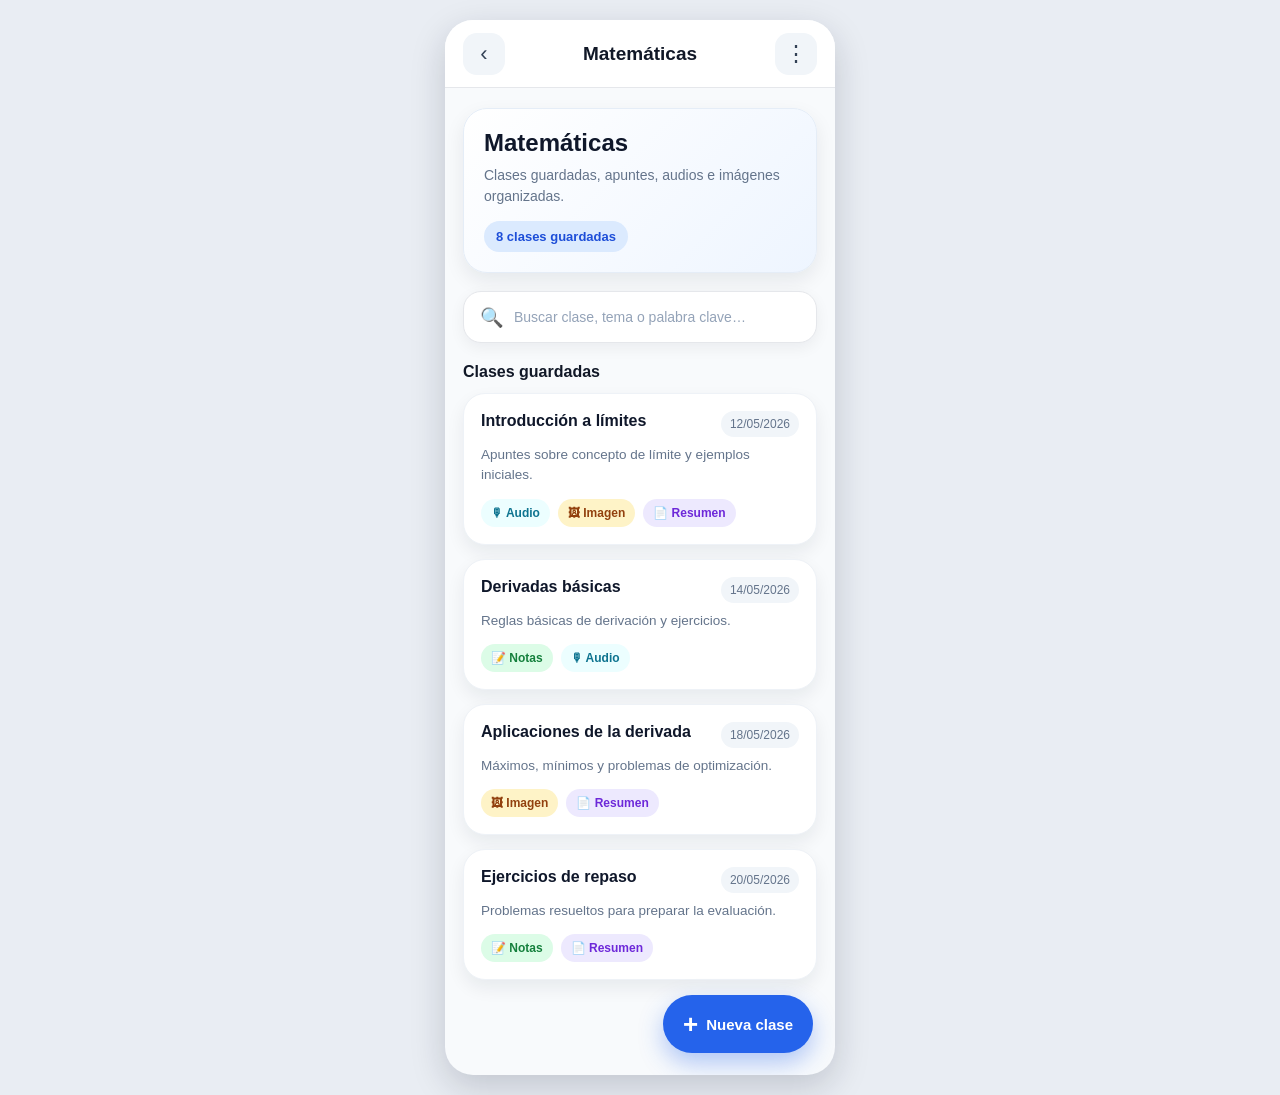
==== contenidomateria.html @ 8ebbaa59 "Add files via upload" ====
<!DOCTYPE html>
<html lang="es">
<head>
  <meta charset="UTF-8" />
  <meta name="viewport" content="width=device-width, initial-scale=1.0" />
  <title>MisApuntes - Detalle de materia</title>

  <style>
    * {
      box-sizing: border-box;
      margin: 0;
      padding: 0;
    }

    body {
      min-height: 100vh;
      background: #e9edf3;
      font-family: Arial, Helvetica, sans-serif;
      display: flex;
      justify-content: center;
      align-items: flex-start;
      padding: 20px 0;
      color: #1f2937;
    }

    .phone {
      width: 390px;
      min-height: 780px;
      background: #f8fafc;
      border-radius: 28px;
      overflow: hidden;
      position: relative;
      box-shadow: 0 12px 35px rgba(15, 23, 42, 0.18);
    }

    .topbar {
      height: 68px;
      background: #ffffff;
      display: flex;
      align-items: center;
      justify-content: space-between;
      padding: 0 18px;
      border-bottom: 1px solid #e5e7eb;
    }

    .icon-btn {
      width: 42px;
      height: 42px;
      border: none;
      border-radius: 14px;
      background: #f1f5f9;
      color: #334155;
      font-size: 22px;
      cursor: pointer;
      display: flex;
      align-items: center;
      justify-content: center;
    }

    .topbar h1 {
      font-size: 19px;
      font-weight: 700;
      color: #111827;
    }

    .content {
      padding: 20px 18px 95px;
    }

    .subject-card {
      background: linear-gradient(135deg, #ffffff, #eef5ff);
      border-radius: 24px;
      padding: 20px;
      box-shadow: 0 8px 20px rgba(15, 23, 42, 0.08);
      margin-bottom: 18px;
      border: 1px solid #e5edf7;
    }

    .subject-card h2 {
      font-size: 24px;
      margin-bottom: 8px;
      color: #0f172a;
    }

    .subject-card p {
      font-size: 14px;
      line-height: 1.5;
      color: #64748b;
      margin-bottom: 14px;
    }

    .counter {
      display: inline-block;
      background: #dbeafe;
      color: #1d4ed8;
      font-size: 13px;
      font-weight: 700;
      padding: 8px 12px;
      border-radius: 999px;
    }

    .search-box {
      height: 52px;
      background: #ffffff;
      border-radius: 18px;
      display: flex;
      align-items: center;
      padding: 0 16px;
      gap: 10px;
      margin-bottom: 20px;
      box-shadow: 0 5px 15px rgba(15, 23, 42, 0.06);
      border: 1px solid #e5e7eb;
    }

    .search-box span {
      font-size: 19px;
      color: #64748b;
    }

    .search-box input {
      border: none;
      outline: none;
      background: transparent;
      width: 100%;
      font-size: 14px;
      color: #1f2937;
    }

    .search-box input::placeholder {
      color: #94a3b8;
    }

    .section-title {
      font-size: 16px;
      font-weight: 700;
      margin-bottom: 12px;
      color: #111827;
    }

    .class-list {
      display: flex;
      flex-direction: column;
      gap: 14px;
    }

    .class-card {
      background: #ffffff;
      border-radius: 22px;
      padding: 17px;
      box-shadow: 0 8px 18px rgba(15, 23, 42, 0.07);
      border: 1px solid #eef2f7;
    }

    .class-header {
      display: flex;
      justify-content: space-between;
      align-items: flex-start;
      gap: 12px;
      margin-bottom: 8px;
    }

    .class-header h3 {
      font-size: 16px;
      color: #0f172a;
      line-height: 1.3;
    }

    .date {
      font-size: 12px;
      color: #64748b;
      background: #f1f5f9;
      padding: 6px 9px;
      border-radius: 999px;
      white-space: nowrap;
    }

    .description {
      font-size: 13.5px;
      color: #64748b;
      line-height: 1.5;
      margin-bottom: 13px;
    }

    .tags {
      display: flex;
      flex-wrap: wrap;
      gap: 8px;
    }

    .tag {
      font-size: 12px;
      font-weight: 600;
      padding: 7px 10px;
      border-radius: 999px;
      background: #f1f5f9;
      color: #475569;
    }

    .tag.audio {
      background: #ecfeff;
      color: #0e7490;
    }

    .tag.image {
      background: #fef3c7;
      color: #92400e;
    }

    .tag.summary {
      background: #ede9fe;
      color: #6d28d9;
    }

    .tag.notes {
      background: #dcfce7;
      color: #15803d;
    }

    .fab {
      position: absolute;
      right: 22px;
      bottom: 22px;
      height: 58px;
      padding: 0 20px;
      border: none;
      border-radius: 999px;
      background: #2563eb;
      color: white;
      font-size: 15px;
      font-weight: 700;
      display: flex;
      align-items: center;
      gap: 8px;
      box-shadow: 0 10px 25px rgba(37, 99, 235, 0.35);
      cursor: pointer;
    }

    .fab span {
      font-size: 26px;
      line-height: 1;
    }

    .bottom-space {
      height: 20px;
    }
  </style>
</head>

<body>

  <main class="phone">

    <header class="topbar">
      <button class="icon-btn" aria-label="Volver">‹</button>
      <h1>Matemáticas</h1>
      <button class="icon-btn" aria-label="Opciones">⋮</button>
    </header>

    <section class="content">

      <div class="subject-card">
        <h2>Matemáticas</h2>
        <p>Clases guardadas, apuntes, audios e imágenes organizadas.</p>
        <span class="counter">8 clases guardadas</span>
      </div>

      <div class="search-box">
        <span>🔍</span>
        <input type="text" placeholder="Buscar clase, tema o palabra clave…" />
      </div>

      <h2 class="section-title">Clases guardadas</h2>

      <div class="class-list">

        <article class="class-card">
          <div class="class-header">
            <h3>Introducción a límites</h3>
            <span class="date">12/05/2026</span>
          </div>
          <p class="description">
            Apuntes sobre concepto de límite y ejemplos iniciales.
          </p>
          <div class="tags">
            <span class="tag audio">🎙 Audio</span>
            <span class="tag image">🖼 Imagen</span>
            <span class="tag summary">📄 Resumen</span>
          </div>
        </article>

        <article class="class-card">
          <div class="class-header">
            <h3>Derivadas básicas</h3>
            <span class="date">14/05/2026</span>
          </div>
          <p class="description">
            Reglas básicas de derivación y ejercicios.
          </p>
          <div class="tags">
            <span class="tag notes">📝 Notas</span>
            <span class="tag audio">🎙 Audio</span>
          </div>
        </article>

        <article class="class-card">
          <div class="class-header">
            <h3>Aplicaciones de la derivada</h3>
            <span class="date">18/05/2026</span>
          </div>
          <p class="description">
            Máximos, mínimos y problemas de optimización.
          </p>
          <div class="tags">
            <span class="tag image">🖼 Imagen</span>
            <span class="tag summary">📄 Resumen</span>
          </div>
        </article>

        <article class="class-card">
          <div class="class-header">
            <h3>Ejercicios de repaso</h3>
            <span class="date">20/05/2026</span>
          </div>
          <p class="description">
            Problemas resueltos para preparar la evaluación.
          </p>
          <div class="tags">
            <span class="tag notes">📝 Notas</span>
            <span class="tag summary">📄 Resumen</span>
          </div>
        </article>

      </div>

    </section>

    <button class="fab">
      <span>+</span>
      Nueva clase
    </button>

  </main>

</body>
</html>
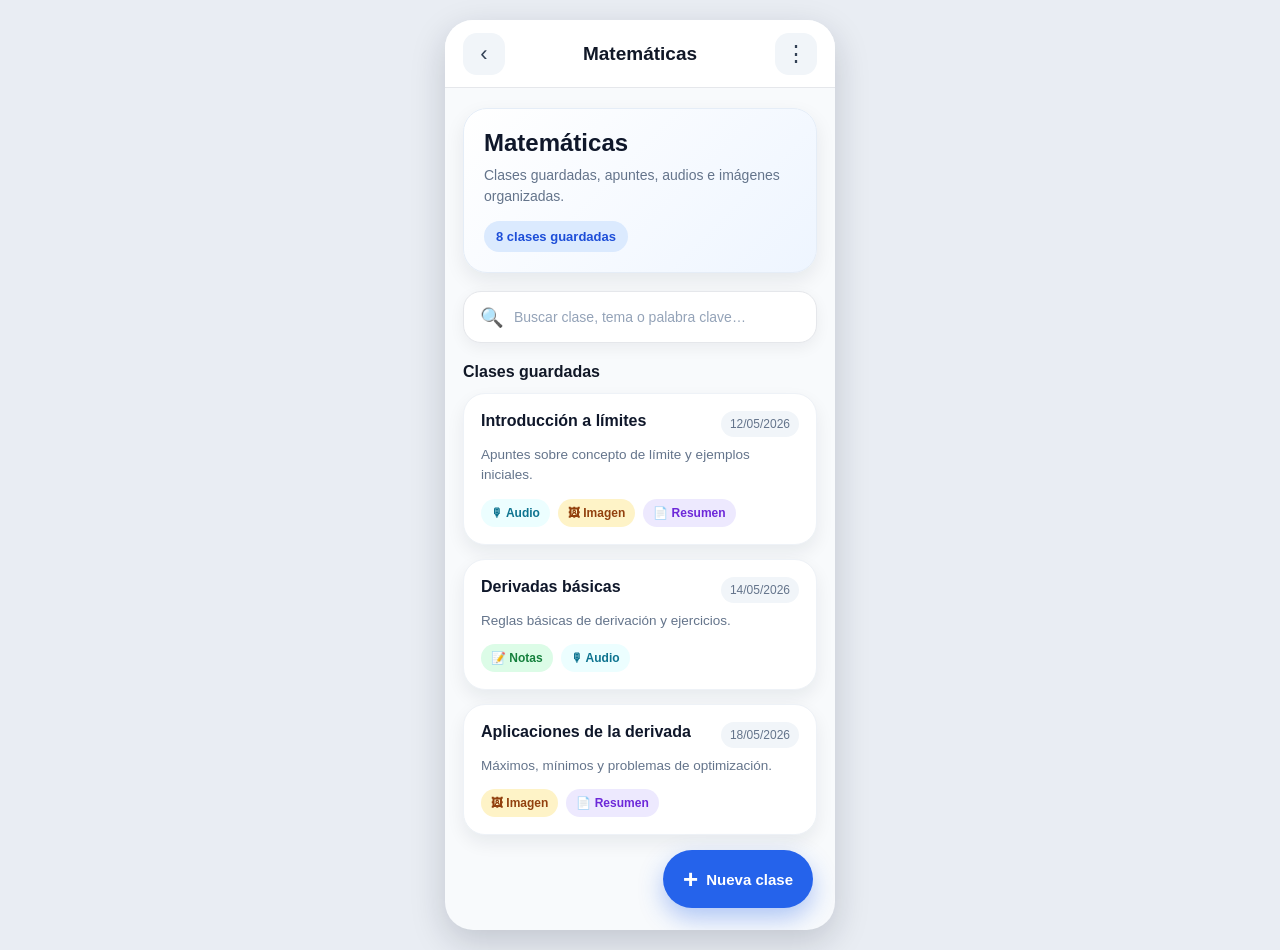
==== commit 8862fd77: "Update contenidomateria.html" ====
--- a/contenidomateria.html
+++ b/contenidomateria.html
@@ -316,19 +316,7 @@
           </div>
         </article>
 
-        <article class="class-card">
-          <div class="class-header">
-            <h3>Ejercicios de repaso</h3>
-            <span class="date">20/05/2026</span>
-          </div>
-          <p class="description">
-            Problemas resueltos para preparar la evaluación.
-          </p>
-          <div class="tags">
-            <span class="tag notes">📝 Notas</span>
-            <span class="tag summary">📄 Resumen</span>
-          </div>
-        </article>
+ 
 
       </div>
 
@@ -342,4 +330,4 @@
   </main>
 
 </body>
-</html>+</html>
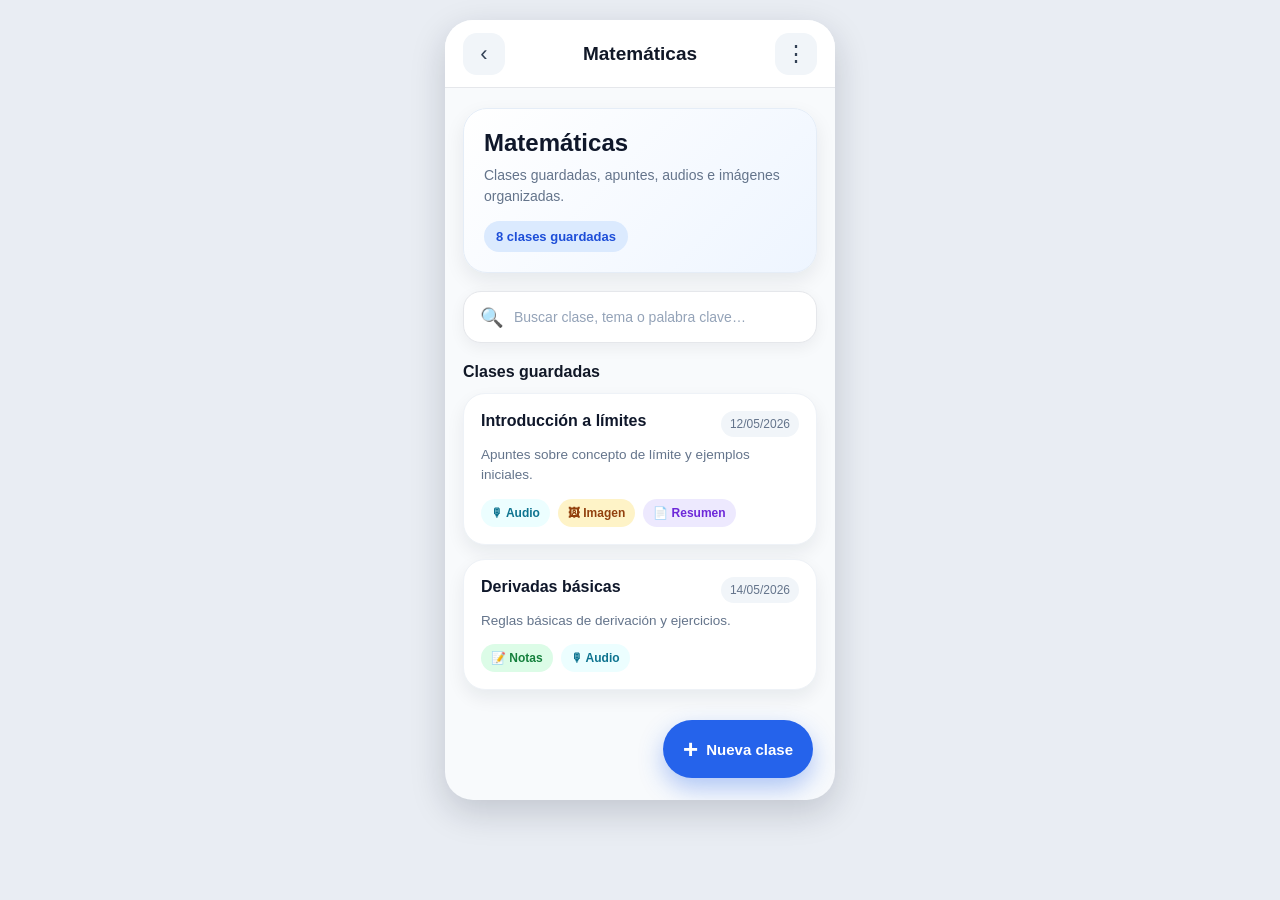
==== commit 28984633: "Update contenidomateria.html" ====
--- a/contenidomateria.html
+++ b/contenidomateria.html
@@ -302,19 +302,7 @@
           </div>
         </article>
 
-        <article class="class-card">
-          <div class="class-header">
-            <h3>Aplicaciones de la derivada</h3>
-            <span class="date">18/05/2026</span>
-          </div>
-          <p class="description">
-            Máximos, mínimos y problemas de optimización.
-          </p>
-          <div class="tags">
-            <span class="tag image">🖼 Imagen</span>
-            <span class="tag summary">📄 Resumen</span>
-          </div>
-        </article>
+
 
  
 
